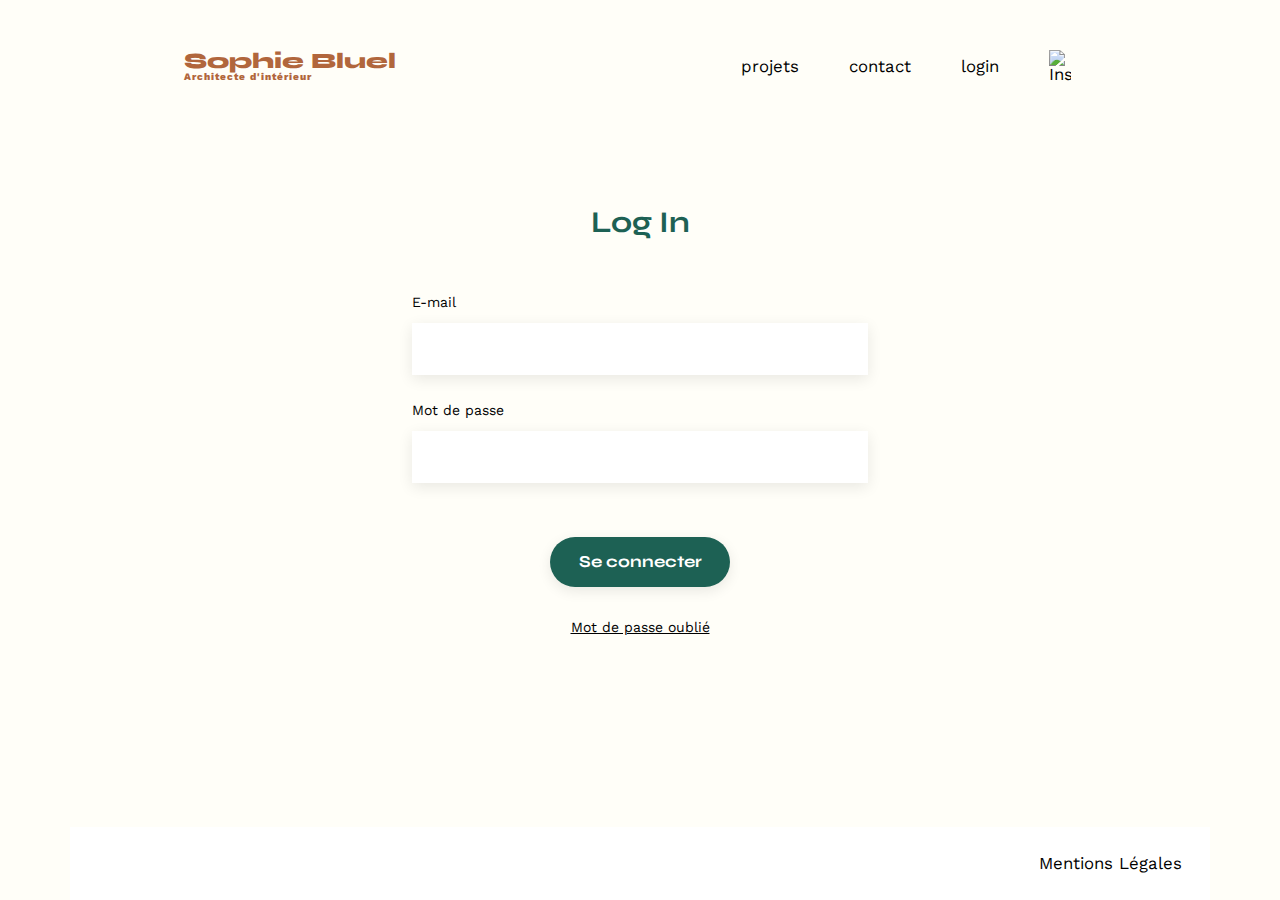
==== FrontEnd/login.html @ aa835420 "Merge pull request #2 from eleapmgt/admin_page" ====
<!DOCTYPE html>
<html lang="fr">
<head>
	<meta charset="UTF-8">
	<title>Sophie Bluel - Architecte d'intérieur</title>
	<meta name="viewport" content="width=device-width, initial-scale=1.0">
	<link rel="preconnect" href="https://fonts.googleapis.com">
	<link rel="preconnect" href="https://fonts.gstatic.com" crossorigin>
	<link href="https://fonts.googleapis.com/css2?family=Syne:wght@700;800&family=Work+Sans&display=swap" rel="stylesheet">
	<meta name="description" content="">
	<link rel="stylesheet" href="./assets/style.css">
  <script src="https://kit.fontawesome.com/f1083a9e59.js" crossorigin="anonymous"></script>
</head>
<body>
  <div class="login-container">
    <header>
      <a href="index.html"><h1>Sophie Bluel <span>Architecte d'intérieur</span></h1></a>
      <nav>
        <ul>
          <li><a href="#">projets</a></li>
          <li><a href="#">contact</a></li>
          <li><a href="login.html">login</a></li>
          <li><img src="./assets/icons/instagram.png" alt="Instagram"></li>
        </ul>
      </nav>
    </header>
    <main>
      <section id="login" class="form-section">
        <h2>Log In</h2>
        <form action="" method="post" id="login-form">
          <label for="email">E-mail</label>
          <input type="email" name="email" id="email" required>
          <label for="password">Mot de passe</label>
          <input type="password" id="password" name="password" required>
          <div class="errorLogin"></div>
          <input type="submit" value="Se connecter">
        </form>
        <p><a href="#">Mot de passe oublié</a></p>
      </section>
    </main>

    <footer>
      <div class="footer">
        <nav>
          <ul>
            <li>Mentions Légales</li>
          </ul>
        </nav>
      </div>
    </footer>
  </div>
  <script type="module" src="./scripts/login.js"></script>
</body>
</html>
---- FrontEnd/assets/style.css ----
/* http://meyerweb.com/eric/tools/css/reset/
  v2.0 | 20110126
  License: none (public domain)
*/

html, body, div, span, applet, object, iframe,
h1, h2, h3, h4, h5, h6, p, blockquote, pre,
a, abbr, acronym, address, big, cite, code,
del, dfn, em, img, ins, kbd, q, s, samp,
small, strike, strong, sub, sup, tt, var,
b, u, i, center,
dl, dt, dd, ol, ul, li,
fieldset, form, label, legend,
table, caption, tbody, tfoot, thead, tr, th, td,
article, aside, canvas, details, embed,
figure, figcaption, footer, header, hgroup,
menu, nav, output, ruby, section, summary,
time, mark, audio, video {
	margin: 0;
	padding: 0;
	border: 0;
	font-size: 100%;
	font: inherit;
	vertical-align: baseline;
}

/* HTML5 display-role reset for older browsers */
article, aside, details, figcaption, figure,
footer, header, hgroup, menu, nav, section {
	display: block;
}

body {
	line-height: 1;
}

ol, ul {
	list-style: none;
}

a {
  text-decoration: none;
  color: black;
}

blockquote, q {
	quotes: none;
}

blockquote:before, blockquote:after,
q:before, q:after {
	content: '';
	content: none;
}

table {
	border-collapse: collapse;
	border-spacing: 0;
}

/** end reset css**/
body {
	max-width: 1140px;
	margin:auto;
	font-family: 'Work Sans' ;
	font-size: 14px;
  background-color: #FFFEF8;
}

header, main {
  padding: 0 10%;
}

header {
	display: flex;
	justify-content: space-between;
	margin: 50px 0;
}

header a:hover {
  font-weight: bold;
}

section {
	margin: 50px 0;
}

button,
a,
i,
.adminBanner {
  cursor: pointer;
}

h1{
	display: flex;
	flex-direction: column;
	font-family: 'Syne';
	font-size: 22px;
	font-weight: 800;
	color: #B1663C;
}

h1 > span {
	font-family: 'Work Sans';
	font-size:10px;
	letter-spacing: 0.1em;
}

h2{
	font-family: 'Syne';
	font-weight: 700;
	font-size: 30px;
	color: #1D6154;
}

nav ul {
	display: flex;
	align-items: center;
	list-style-type: none;
}

nav li {
	padding: 0 25px;
	font-size: 1.2em;
}

li:hover {
	color: #B1663C;
}

nav li img[alt="Instagram"] {
  width: 22px;
  display: flex;
  justify-content: center;
}

#introduction {
	display: flex;
	align-items: center;
}

#introduction figure {
	flex: 1;
}

#introduction img {
	display: block;
	margin: auto;
	width: 80%;
}

#introduction article {
	flex: 1;
}

#introduction h2 {
	margin-bottom: 1em;
}

#introduction p {
	margin-bottom: 0.5em;
}

#portfolio h2 {
	text-align: center;
	margin-bottom: 45px;
}

.filters {
  display: flex;
  justify-content: center;
  margin-bottom: 45px;
  gap: 10px;
}

.filter-btn {
  font-family: "Syne";
  font-weight: 700;
  font-size: 16px;
  color:#1D6154;
  text-align: center;
  background-color: #FFFEF8;
  min-width: 100px;
  height: 37px;
  border-radius: 60px;
  border: 1px solid #1D6154;
  padding: 0 12px;
}

.filter-btn:hover {
  background-color: #1D6154;
  color: white;
}

.gallery {
	width: 100%;
	display: grid;
	grid-template-columns: 1fr 1fr 1fr;
	grid-column-gap: 20px;
	grid-row-gap: 20px;
}

.gallery img {
	width: 100%;
  height: 388px;
  object-fit: cover;
}

.form-section {
  width: 50%;
  margin: auto;
}

.form-section > * {
	text-align: center;
}

.form-section h2{
	margin-bottom: 20px;
}

.form-section form {
	text-align: left;
	margin-top:30px;
	display: flex;
	flex-direction: column;
}

.form-section input {
  cursor: pointer;
	height: 50px;
	font-size: 1.2em;
	border: none;
	box-shadow: 0px 4px 14px rgba(0, 0, 0, 0.09);
}

.form-section label {
	margin: 2em 0 1em 0;
}

.form-section textarea {
	border: none;
	box-shadow: 0px 4px 14px rgba(0, 0, 0, 0.09);
}

input[type="submit"],
.submitBtn {
	font-family: 'Syne';
	font-weight: 700;
	color: white;
	background-color: #1D6154;
	margin : 2em auto ;
	width: 180px;
	text-align: center;
	border-radius: 60px;
}

input[type="submit"]:hover,
.submitBtn:hover {
  background-color: #A7A7A7;
}

footer nav ul {
	display: flex;
	justify-content: flex-end;
	margin: 2em;
}

footer nav ul li {
  padding: 0;
}

.footer {
  display: flex;
  justify-content: flex-end;
  background-color: white;
}

/** Log In page CSS **/

#login {
  margin-bottom: 13%;
}

#login p {
  text-decoration: underline;
}

#login a {
  text-align: center;
}

.login-container {
  display: flex;
  flex-direction: column;
  justify-content: space-between;
  min-height: 100vh;
}

.errorLogin {
  font-size: 1.2em;
  padding-top: 20px;
  color: #b30000;
}

/** Admin page CSS **/

.adminBanner {
  background-color: black;
  text-align: center;
  padding: 20px;
}

.adminBanner a {
  color: white;
}

.my-projects {
  display: flex;
  flex-direction: row;
  justify-content: center;
  align-items: center;
  gap: 25px;
}

.modifyBtn {
  margin-bottom: 45px;
}

/** Modal CSS **/

#modal {
  position: fixed;
  display: flex;
  justify-content: center;
  align-items: center;
  top: 0;
  left: 0;
  width: 100%;
  height: 100%;
  background: rgba(0, 0, 0, 0.6);
}

.closeModalBtn {
  font-size: 20px;
  margin-left: auto;
}

.modal-wrapper {
  overflow: auto;
  display: flex;
  flex-direction: column;
  justify-content: space-between;
  align-items: center;
  background-color: white;
  width: 600px;
  height: 660px;
  padding: 25px;
  border-radius: 10px;
}

.modal-wrapper h3 {
  font-size: 26px;
  font-weight: 400;
}

.modal-wrapper hr {
  width: 85%;
  height: 1px;
  border: none;
  background-color: #B3B3B3;
}

.add-photo-btn {
  width: 237px;
  padding: 15px;
  border: none;
  font-size: 1.2em;
  margin: 20px;
}

.admin-gallery {
  display: grid;
  grid-template-columns: repeat(5, 1fr);
  grid-template-rows: repeat(3, auto);
  row-gap: 20px;
  column-gap: 10px;
  padding: 30px 60px 40px 60px;
}

.admin-gallery figure {
  box-sizing: border-box;
  position: relative;
}

.admin-gallery img {
  width: 100%;
  height: 117px;
  object-fit: cover;
  opacity: 1;
}

.admin-gallery .imageTrashIcon {
  position: absolute;
  top: 4px;
  right: 4px;
  background-color: black;
  padding: 5px;
  border-radius: 2px;
}

.empty-works {
  text-align: center;
  height: 200px;
  display: flex;
  align-items: center;
  grid-column: 2;
}

.modal-add-photo {
  display: none;
}

.add-photo-form {
  display: flex;
  flex-direction: column;
}

.modal-header-icons {
  display: flex;
  justify-content: space-between;
  width: 100%;
}

.arrow-backward {
  font-size: 20px;
}

.add-photo-form {
  display: flex;
  align-items: center;
  justify-content: space-between;
  width: 70%;
  height: 85%;
  font-size: 14px;
  margin-top: 25px;
}

.form-group {
  display: flex;
  flex-direction: column;
}

.form-input-photo {
  display: flex;
  flex-direction: column;
  justify-content: center;
  align-items: center;
  width: 100%;
  background-color: #E8F1F6;
  height: 170px;
}

.input-photo-infos {
  display: flex;
  flex-direction: column;
  align-items: center;
}

#imagePreview {
  height: 100%;
  width: auto;
  object-fit: cover;
}

.form-input-photo i {
  font-size: 70px;
  margin-bottom: 10px;
}

.form-input-photo label {
  padding: 10px 30px;
  border-radius: 50px;
  background-color: #CBD6DC;
  color: #306685;
  cursor: pointer;
}

.form-input-photo p {
  color: #444444;
  font-size: 10px;
  margin-top: 10px;
}

.form-group-inputs {
  width: 100%;
  margin-bottom: 30px;
}

.form-group-inputs input,
.form-group-inputs select {
  cursor: pointer;
  height: 50px;
  font-size: 1.2em;
  border: none;
  box-shadow: 0px 4px 14px rgba(0, 0, 0, 0.09);
  padding-left: 15px;
}

.form-group-inputs input:focus,
.form-group-inputs select:focus {
  outline: none;
}

.form-group-inputs label {
  margin: 30px 0 10px 0;
}

.validate-photo-btn {
  background-color: #1D6154;
  margin: 10px 0 30px 0;
  padding: 15px;
  border: none;
  font-size: 1.2em;
}

.validate-photo-btn:hover {
  background-color: #A7A7A7;
}

.add-photo-form hr {
  width: 100%;
}

.form-group-inputs select {
  -webkit-appearance: none;
  -moz-appearance: none;
  appearance: none;
  background-image: url("data:image/svg+xml,%3Csvg xmlns='http://www.w3.org/2000/svg' viewBox='0 0 24 24'%3E%3Cpath fill='black' d='m7 10l5 5l5-5z'/%3E%3C/svg%3E");
  background-repeat: no-repeat, repeat;
  background-position: right .7em top 50%, 0 0;
  background-size: 1.25em auto, 100%;
}
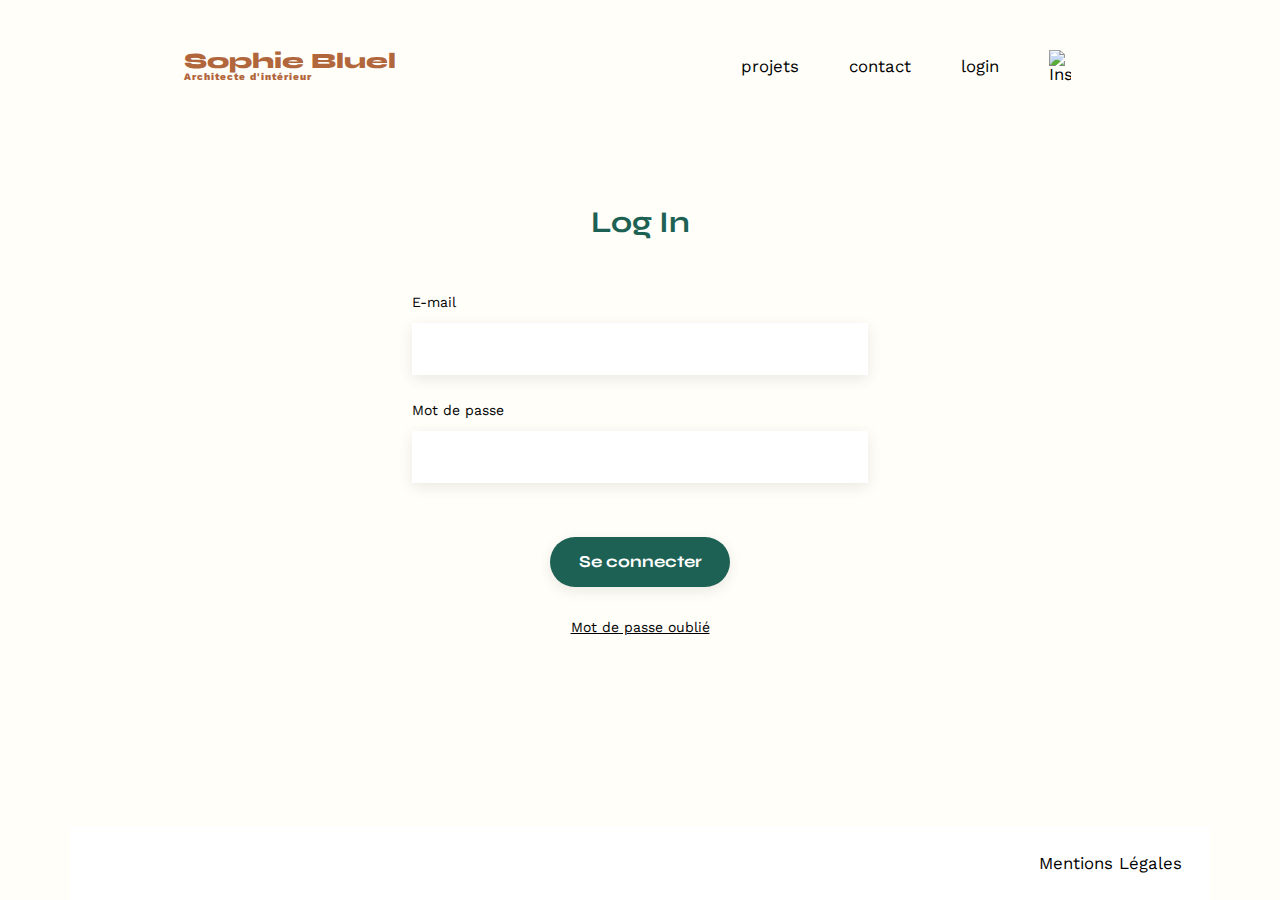
==== commit 0f8e4ab5: "fix: descriptions to comment the code" ====
--- a/FrontEnd/login.html
+++ b/FrontEnd/login.html
@@ -4,6 +4,7 @@
 	<meta charset="UTF-8">
 	<title>Sophie Bluel - Architecte d'intérieur</title>
 	<meta name="viewport" content="width=device-width, initial-scale=1.0">
+  <link rel="icon" type="image/png" href="assets/icons/architectelogo.png">
 	<link rel="preconnect" href="https://fonts.googleapis.com">
 	<link rel="preconnect" href="https://fonts.gstatic.com" crossorigin>
 	<link href="https://fonts.googleapis.com/css2?family=Syne:wght@700;800&family=Work+Sans&display=swap" rel="stylesheet">
